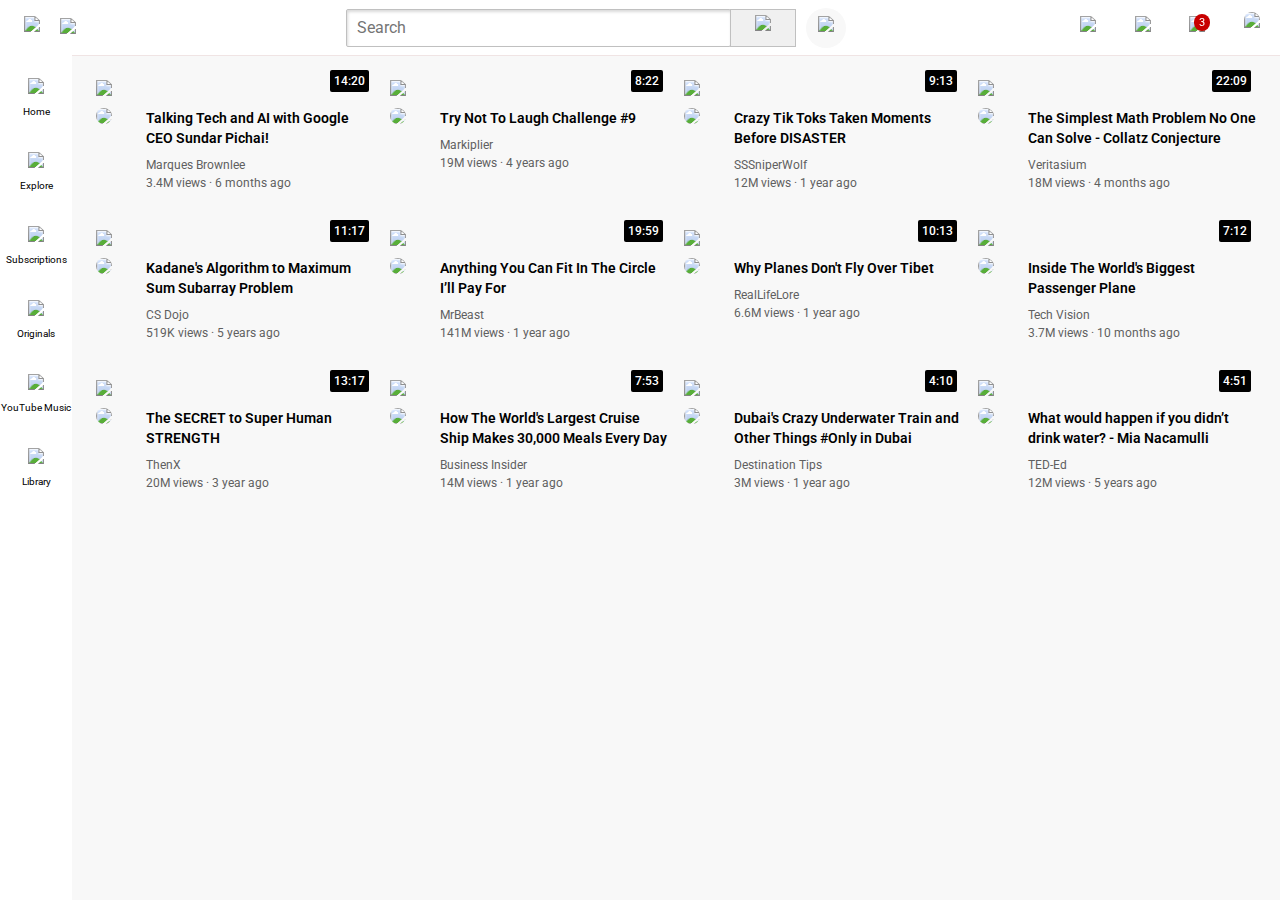
==== index.html @ 75213cb9 "Update and rename youtube.html to index.html" ====
<!DOCTYPE html>
<html>
    <head>
<title>youtube.com clone</title>
<link rel="preconnect" href="https://fonts.googleapis.com">
    <link rel="preconnect" href="https://fonts.gstatic.com" crossorigin>
    <link href="https://fonts.googleapis.com/css2?family=Roboto:wght@400;500;700&display=swap" rel="stylesheet">
<link rel="stylesheet" href="youtube.css">
<link rel="stylesheet" href="header.css">
<link rel="stylesheet" href="general.css">
<link rel="stylesheet" href="sidebar.css">

    </head>
    <body>
      <div class="header">
         <div class="left-section">
            <img class="hamburger-menu" src="icons/hamburger-menu.svg">
            <img class="youtube-logo" src="icons/youtube-logo.svg">
         </div>
         <div class="middle-section">
            <input class="search-bar" type="text" placeholder="Search">
            <button class="search-button">
               <img class="search-icon" src="icons/search.svg">
               <div class="tooltip">Search</div>
            </button>
            <button class="voice-search-button" >
               <img class="voice-search-icon" src="icons/voice-search-icon.svg">
               <div class="tooltip">Search with your voice</div>
            </button>
         </div>
         <div class="right-section">
            <div class="upload-icon-container">
               <img class="upload-icon" src="icons/upload.svg">
               <div class="tooltip">Create</div>
            </div>
         <div class="youtube-apps-icon-container">
            <img class="youtube-apps-icon" src="icons/youtube-apps.svg">
            <div class="tooltip">YouTube apps</div>
         </div>
          
          <div class="notifications-icon-container">
            <img class="notifications-icon" src="icons/notifications.svg">
            <div class="tooltip">notifications</div>
            <div class="notifications-count">3</div>
          </div>
          
          <img class="current-user-picture" src="icons/anu.jpg">
         </div>
        
      </div>
      
      <div class="sidebar">
         <div class="sidebar-link">
            <img src="icons/home.svg">
            <div>
               Home
            </div>
         </div>
         <div class="sidebar-link">
            <img src="icons/explore.svg">
            <div>
               Explore
            </div>
         </div>
         <div class="sidebar-link">
            <img src="icons/subscriptions.svg">
            <div>
               Subscriptions
            </div>
         </div>
         <div class="sidebar-link">
            <img src="icons/originals.svg">
            <div>Originals</div>
         </div>
         <div class="sidebar-link">
<img src="icons/youtube-music.svg">
<div>
   YouTube Music
</div>
         </div>
         <div class="sidebar-link">
         <img src="icons/library.svg">
         <div>
            Library
         </div>
         </div>
      </div>
        <main>
        <section class="video-grid">
         <div class="video-preview">
            <div class="thumbnail-row" id="test" onclick="location.href='https://youtu.be/n2RNcPRtAiY?si=iMT9r6qDpKIXitZP';" style="cursor: pointer;">
             <img class="thumbnail" src="thumbnails/thumbnail-1.webp">
             <div class="video-time">14:20</div>
            </div>
            <div class="video-info-grid">
             <div class="channel-picture" id="test" onclick="location.href='https://www.youtube.com/c/mkbhd';" style="cursor: pointer;">
             <img class="profile-picture" src="channel-pictures/channel-1.jpeg">
             </div>
          <div class="video-info">
            
             <p class="video-title" id="test" onclick="location.href='https://youtu.be/n2RNcPRtAiY?si=iMT9r6qDpKIXitZP';" style="cursor: pointer;"> 
                Talking Tech and AI with Google CEO Sundar Pichai!
             </p>
          
             <p class="video-author" id="test" onclick="location.href='https://www.youtube.com/c/mkbhd';" style="cursor: pointer;" style="cursor: pointer;" >
                Marques Brownlee
             </p>
         
             <p class="video-stats">
                3.4M views &#183; 6 months ago
             </p>
          </div>
          </div>
            </div>
            
      
    
            <div class="video-preview">
             <div class="thumbnail-row" id="test" onclick="location.href='https://youtu.be/mP0RAo9SKZk?si=9YY9VHXeEIhyY1IT';" style="cursor: pointer;">
              <img class="thumbnail" src="thumbnails/thumbnail-2.webp">
              <div class="video-time">8:22</div>
             </div>
             <div class="video-info-grid">
              <div class="channel-picture" id="test" onclick="location.href='https://www.youtube.com/c/markiplier';" style="cursor: pointer;">
              <img class="profile-picture" src="channel-pictures/channel-2.jpeg">
           </div>
           <div class="video-info">
                <p class="video-title" id="test" onclick="location.href='https://youtu.be/mP0RAo9SKZk?si=9YY9VHXeEIhyY1IT';" style="cursor: pointer;">
                   Try Not To Laugh Challenge #9
                </p>
           
             <p class="video-author" id="test" onclick="location.href='https://www.youtube.com/c/markiplier';" style="cursor: pointer;">
                Markiplier
             </p>
           
              <p class="video-stats">
                19M views · 4 years ago
             </p>
          
           </div>
             </div>
           </div>
          
    
           <div class="video-preview">
             <div class="thumbnail-row" id="test" onclick="location.href='https://www.youtube.com/watch?v=FgjPQQeTh1w';" style="cursor: pointer;">
              <img class="thumbnail" src="thumbnails/thumbnail-3.webp">
              <div class="video-time">9:13</div>
            </div>
             <div class="video-info-grid">
              <div class="channel-picture" id="test" onclick="location.href='https://www.youtube.com/user/SSSniperWolf';" style="cursor: pointer;">
              <img class="profile-picture" src="channel-pictures/channel-3.jpeg">
              </div>
           <div class="video-info">
              <p class="video-title" id="test" onclick="location.href='https://www.youtube.com/watch?v=FgjPQQeTh1w';" style="cursor: pointer;"> 
                 
Crazy Tik Toks Taken Moments Before DISASTER
              </p>
           
              <p class="video-author" id="test" onclick="location.href='https://www.youtube.com/user/SSSniperWolf';" style="cursor: pointer;">
               SSSniperWolf
              </p>
          
              <p class="video-stats">
               12M views · 1 year ago
              </p>
           </div>
           </div>
             </div>
          
       
     
             <div class="video-preview">
              <div class="thumbnail-row" id="test" onclick="location.href='https://youtu.be/094y1Z2wpJg?si=fwXgRbYUEjLrFXD8';" style="cursor: pointer;">
               <img class="thumbnail" src="thumbnails/thumbnail-4.webp">
               <div class="video-time">22:09</div>
              </div>
              <div class="video-info-grid">
               <div class="channel-picture" id="test" onclick="location.href='https://www.youtube.com/c/veritasium';" style="cursor: pointer;">
               <img class="profile-picture" src="channel-pictures/channel-4.jpeg">
            </div>
            <div class="video-info">
                 <p class="video-title" id="test" onclick="location.href='https://youtu.be/094y1Z2wpJg?si=fwXgRbYUEjLrFXD8';" style="cursor: pointer;">
                    
The Simplest Math Problem No One Can Solve - Collatz Conjecture
                 </p>
            
              <p class="video-author" id="test" onclick="location.href='https://www.youtube.com/c/veritasium';" style="cursor: pointer;">
               Veritasium
              </p>
            
               <p class="video-stats">
                  18M views · 4 months ago
              </p>
           
            </div>
              </div>
            </div>
          
             
    
            <div class="video-preview">
             <div class="thumbnail-row" id="test" onclick="location.href='https://www.youtube.com/watch?v=86CQq3pKSUw';" style="cursor: pointer;">
              <img class="thumbnail" src="thumbnails/thumbnail-5.webp">
              <div class="video-time">11:17</div>
             </div>
             <div class="video-info-grid">
              <div class="channel-picture" id="test" onclick="location.href='https://www.youtube.com/c/CSDojo';" style="cursor: pointer;">
              <img class="profile-picture" src="channel-pictures/channel-5.jpeg">
              </div>
           <div class="video-info">
              <p class="video-title" id="test" onclick="location.href='https://www.youtube.com/watch?v=86CQq3pKSUw';" style="cursor: pointer;"> 
                 
Kadane's Algorithm to Maximum Sum Subarray Problem
              </p>
           
              <p class="video-author" id="test" onclick="location.href='https://www.youtube.com/c/CSDojo';" style="cursor: pointer;">
               CS Dojo
              </p>
          
              <p class="video-stats">
               519K views · 5 years ago
              </p>
           </div>
           </div>
             </div>
          
       
     
             <div class="video-preview">
              <div class="thumbnail-row" id="test" onclick="location.href='https://www.youtube.com/watch?v=yXWw0_UfSFg';" style="cursor: pointer;">
               <img class="thumbnail" src="thumbnails/thumbnail-6.webp">
               <div class="video-time">19:59</div>
              </div>
              <div class="video-info-grid">
               <div class="channel-picture" id="test" onclick="location.href='https://www.youtube.com/channel/UCX6OQ3DkcsbYNE6H8uQQuVA';" style="cursor: pointer;">
               <img class="profile-picture" src="channel-pictures/channel-6.jpeg">
            </div>
            <div class="video-info">
                 <p class="video-title" id="test" onclick="location.href='https://www.youtube.com/watch?v=yXWw0_UfSFg';" style="cursor: pointer;">
                    
Anything You Can Fit In The Circle I’ll Pay For
                 </p>
            
              <p class="video-author" id="test" onclick="location.href='https://www.youtube.com/channel/UCX6OQ3DkcsbYNE6H8uQQuVA';" style="cursor: pointer;">
               MrBeast
              </p>
            
               <p class="video-stats">
                  141M views · 1 year ago
              </p>
           
            </div>
              </div>
            </div>

            <div class="video-preview">
               <div class="thumbnail-row" id="test" onclick="location.href='https://www.youtube.com/watch?v=fNVa1qMbF9Y';" style="cursor: pointer;">
                <img class="thumbnail" src="thumbnails/thumbnail-7.webp">
                <div class="video-time">10:13</div>
               </div>
               <div class="video-info-grid">
                <div class="channel-picture" id="test" onclick="location.href='https://www.youtube.com/channel/UCP5tjEmvPItGyLhmjdwP7Ww';" style="cursor: pointer;">
                <img class="profile-picture" src="channel-pictures/channel-7.jpeg">
                </div>
             <div class="video-info">
                <p class="video-title" id="test" onclick="location.href='https://www.youtube.com/watch?v=fNVa1qMbF9Y';" style="cursor: pointer;"> 
                   
Why Planes Don't Fly Over Tibet
                </p>
             
                <p class="video-author" id="test" onclick="location.href='https://www.youtube.com/channel/UCP5tjEmvPItGyLhmjdwP7Ww';" style="cursor: pointer;">
                  RealLifeLore
                </p>
            
                <p class="video-stats">
                  6.6M views · 1 year ago
                </p>
             </div>
             </div>
               </div>
               
         
       
               <div class="video-preview">
                <div class="thumbnail-row" id="test" onclick="location.href='https://www.youtube.com/watch?v=lFm4EM1juls';" style="cursor: pointer;">
                 <img class="thumbnail" src="thumbnails/thumbnail-8.webp">
                 <div class="video-time">7:12</div>
                </div>
                <div class="video-info-grid">
                 <div class="channel-picture" id="test" onclick="location.href='https://www.youtube.com/channel/UCHAK6CyegY22Zj2GWrcaIxg';" style="cursor: pointer;">
                 <img class="profile-picture" src="channel-pictures/channel-8.jpeg">
              </div>
              <div class="video-info">
                   <p class="video-title" id="test" onclick="location.href='https://www.youtube.com/watch?v=lFm4EM1juls';" style="cursor: pointer;">
                      
Inside The World's Biggest Passenger Plane
                   </p>
              
                <p class="video-author" id="test" onclick="location.href='https://www.youtube.com/channel/UCHAK6CyegY22Zj2GWrcaIxg';" style="cursor: pointer;">
                  Tech Vision
                </p>
              
                 <p class="video-stats">
                  3.7M views · 10 months ago
                </p>
             
              </div>
                </div>
              </div>
             
       
              <div class="video-preview">
                <div class="thumbnail-row" id="test" onclick="location.href='https://www.youtube.com/watch?v=ixmxOlcrlUc';" style="cursor: pointer;">
                 <img class="thumbnail" src="thumbnails/thumbnail-9.webp">
                 <div class="video-time">13:17</div>
                </div>
                <div class="video-info-grid">
                 <div class="channel-picture" id="test" onclick="location.href='https://www.youtube.com/c/OFFICIALTHENXSTUDIOS';" style="cursor: pointer;">
                 <img class="profile-picture" src="channel-pictures/channel-9.jpeg">
                 </div>
              <div class="video-info">
                 <p class="video-title" id="test" onclick="location.href='https://www.youtube.com/watch?v=ixmxOlcrlUc';" style="cursor: pointer;"> 
                    
The SECRET to Super Human STRENGTH
                 </p>
              
                 <p class="video-author" id="test" onclick="location.href='https://www.youtube.com/c/OFFICIALTHENXSTUDIOS';" style="cursor: pointer;">
                  ThenX
                 </p>
             
                 <p class="video-stats">
                  20M views · 3 year ago
                 </p>
              </div>
              </div>
                </div>
             
          
        
                <div class="video-preview">
                 <div class="thumbnail-row" id="test" onclick="location.href='https://www.youtube.com/watch?v=R2vXbFp5C9o';" style="cursor: pointer;">
                  <img class="thumbnail" src="thumbnails/thumbnail-10.webp">
                  <div class="video-time">7:53</div>
                 </div>
                 <div class="video-info-grid">
                  <div class="channel-picture" id="test" onclick="location.href='https://www.youtube.com/user/businessinsider';" style="cursor: pointer;">
                  <img class="profile-picture" src="channel-pictures/channel-10.jpeg">
               </div>
               <div class="video-info">
                    <p class="video-title" id="test" onclick="location.href='https://www.youtube.com/watch?v=R2vXbFp5C9o';" style="cursor: pointer;">
                       
How The World's Largest Cruise Ship Makes 30,000 Meals Every Day
                    </p>
               
                 <p class="video-author" id="test" onclick="location.href='https://www.youtube.com/user/businessinsider';" style="cursor: pointer;">
                  Business Insider
                 </p>
               
                  <p class="video-stats">
                     14M views · 1 year ago
                 </p>
              
               </div>
                 </div>
               </div>
             
                
       
               <div class="video-preview">
                <div class="thumbnail-row" id="test" onclick="location.href='https://www.youtube.com/watch?v=0nZuYyXET3s';" style="cursor: pointer;">
                 <img class="thumbnail" src="thumbnails/thumbnail-11.webp">
                 <div class="video-time">4:10</div>
                </div>
                <div class="video-info-grid">
                 <div class="channel-picture" id="test" onclick="location.href='https://www.youtube.com/c/Destinationtips';" style="cursor: pointer;">
                 <img class="profile-picture" src="channel-pictures/channel-11.jpeg">
                 </div>
              <div class="video-info">
                 <p class="video-title" id="test" onclick="location.href='https://www.youtube.com/watch?v=0nZuYyXET3s';" style="cursor: pointer;"> 
                    
Dubai's Crazy Underwater Train and Other Things #Only in Dubai
                 </p>
              
                 <p class="video-author" id="test" onclick="location.href='https://www.youtube.com/c/Destinationtips';" style="cursor: pointer;">
                  Destination Tips
                 </p>
             
                 <p class="video-stats">
                  3M views · 1 year ago
                 </p>
              </div>
              </div>
                </div>
             
          
        
                <div class="video-preview">
                 <div class="thumbnail-row" id="test" onclick="location.href='https://www.youtube.com/watch?v=9iMGFqMmUFs';" style="cursor: pointer;">
                  <img class="thumbnail" src="thumbnails/thumbnail-12.webp">
                  <div class="video-time">4:51</div>
                 </div>
                 <div class="video-info-grid">
                  <div class="channel-picture" id="test" onclick="location.href='https://www.youtube.com/teded';" style="cursor: pointer;">
                  <img class="profile-picture" src="channel-pictures/channel-12.jpeg">
               </div>
               <div class="video-info">
                    <p class="video-title" id="test" onclick="location.href='https://www.youtube.com/watch?v=9iMGFqMmUFs';" style="cursor: pointer;">
                       
What would happen if you didn’t drink water? - Mia Nacamulli
                    </p>
               
                 <p class="video-author" id="test" onclick="location.href='https://www.youtube.com/teded';" style="cursor: pointer;">
                  TED-Ed
                 </p>
               
                  <p class="video-stats">
                     12M views · 5 years ago
                 </p>
              
               </div>
                 </div>
               </div>

      
     
      </section>
        
        </main>
    </body>
</html>
---- youtube.css ----
.thumbnail{
    width: 100%;
}
.video-info-grid{
   display: grid;
    grid-template-columns: 50px 1fr;
}

.video-title{
    margin-top:0px;
    font-size: 14px;
    font-weight: 600;
    line-height: 20px;
    margin-bottom: 10px;
    font-size: Roboto,Arial;
}

.video-author,
.video-stats{ 
  font-size: 12px;
  color: rgb(96, 96, 96) ;
}
.video-author{
    margin-bottom: 4px;
}
.profile-picture{
    width: 36px;
    border-radius: 50px;
}
.thumbnail-row{
    margin-bottom: 8px;
    position: relative;
}
.video-grid{
    font-size: Roboto,Arial;
    display: grid;
    grid-template-columns: 1fr 1fr 1fr;
    column-gap: 16px;
    row-gap: 40px;
}

@media (max-width:750px){
    .video-grid{
        grid-template-columns: 1fr 1fr;
    }
}

@media(min-width:1000px){
    .video-grid{
        grid-template-columns: 1fr 1fr 1fr 1fr;
    }
}

@media (min-width:751px) and (max-width:999px){
    .video-grid{
        grid-template-columns: 1fr 1fr 1fr;
    }
}


.video-time{
    font-size: Roboto,Arial;
    font-size: 12px;
    font-weight: 500;
    padding:4px;
    background-color: black;
    color: white;
    position: absolute;
    bottom: 8px;
    right: 5px;
    border-radius: 2px;
}
---- header.css ----
.header{
    height: 55px;
    display: flex;
    flex-direction: row;
    justify-content: space-between;
    position: fixed;
    top: 0px;
    left: 0px;
    right: 0px;
    background-color: white;
    border-bottom-style: solid;
    border-bottom-width:1px ;
    border-bottom-color:rgb(240, 228, 228) ;
    z-index: 100;
}

.left-section{
    display: flex;
    align-items: center;
}

.hamburger-menu{
   height: 24px;
   margin-left: 24px;
   margin-right:20px ;
   cursor: pointer; 
}


.youtube-logo{
    height: 20px;
    cursor: pointer;
}

.middle-section{
  flex:1;
  margin-left: 70px;
  margin-right: 35px;
  max-width: 500px;
  display: flex;
  align-items: center;
}

.search-bar{
    flex: 1;
    height: 34px;
    padding-left: 10px;
    font-size: 16px;
    border-width: 1px;
    border-style: solid;
    border-color: rgb(192, 192, 192);
    border-radius: 2px;
    box-shadow: inset 1px 2px 3px 
    rgba(0, 0,0,0.15);
    width: 0px;

}
.search-bar::placeholder{
    font-family: Roboto,Arial;
    font-size: 16px;
}

.search-button{
    height: 38px;
    width: 66px;
    background-color: rgb(240, 240, 240);
    border-width: 1px;
    border-style: solid;
    border-color:rgb(192, 192, 192);
    margin-left: -1px;
    margin-right: 10px;
    position: relative;
    cursor: pointer;
}

.search-button, .voice-search-button, .upload-icon-container,
.youtube-apps-icon-container,.notifications-icon-container{
    display: flex;
    justify-content: center;
    align-items: center;
    position: relative;
}


.search-button .tooltip,
.voice-search-button .tooltip,
.upload-icon-container .tooltip,
.youtube-apps-icon-container .tooltip,
.notifications-icon-container .tooltip{
    font-family: Roboto,Arial;
 position: absolute;
 background-color: gray;
 color: white;
 padding-top: 4px;
 padding-bottom:4px;
 padding-left:8px ;
 padding-right:8px;
 border-radius: 2px;
 font-size:12px ;
 bottom: -30px;
 opacity: 0;
 transition: opacity 0.15s;
 pointer-events: none;
 white-space: nowrap;
}
.search-button:hover .tooltip,
.voice-search-button:hover .tooltip,
.upload-icon-container:hover .tooltip,
.youtube-apps-icon-container:hover .tooltip,
.notifications-icon-container:hover .tooltip{
    opacity: 1;
}

.search-icon{
 height: 25px;
}
.voice-search-button{
    height: 40px;
    width: 40px;
    border-radius: 20px;
    border:none;
    background-color: rgb(248, 248, 248);
    cursor: pointer;
}
.voice-search-icon{
    height: 24px;   
}

.right-section{
    display: flex;
  align-items: center;
    width: 180px;
    justify-content: space-between;
    margin-right: 20px;
    flex-shrink: 0;
}
.upload-icon{
    height: 24px;
    cursor: pointer;
}
.youtube-apps-icon{
    height: 24px;
    cursor: pointer;
}
.notifications-icon{
    height: 24px;
    cursor: pointer;
}

.notifications-icon-container{
    position: relative;
}
.notifications-count{
    position:absolute ;
    top: -2px;
    right: -5px;
    background-color: rgb(200, 0, 0);
    color: white;
    font-family: Roboto,Arial;
    font-size: 11px;
    padding-left: 5px;
    padding-right: 5px;
    padding-top: 2px;
    padding-bottom: 2px;
    border-radius: 10px;
}

.current-user-picture{
    height: 32px;
    border-radius: 50px;
    cursor: pointer;
}
---- general.css ----
p{ 
  font-family: Roboto,Arial;
    margin-top:  0;
    margin-bottom: 0;
  }
  body{
    margin: 0;
    padding-top: 80px;
    padding-left: 96px;
    padding-right: 24px;
    background-color: rgb(248, 248, 248);
    font-family: Roboto,Arial;
  }
---- sidebar.css ----
.sidebar{
    position: fixed;
    left: 0;
    bottom: 0;
    top: 55px;
    background-color: white;
    width: 72px;
    z-index: 200;
    padding-top: 5px;
}
.sidebar-link{
    height: 74px;
    display: flex;
    justify-content: center;
    align-items: center;
    flex-direction: column;
    cursor: pointer;
}
.sidebar-link:hover{
   background-color: rgb(235, 235, 235); 
}
.sidebar-link img{
    height: 24px;
    margin-bottom: 4px;
}
.sidebar-link div{
    font-family: Roboto,Arial;
    font-size: 10px;
}
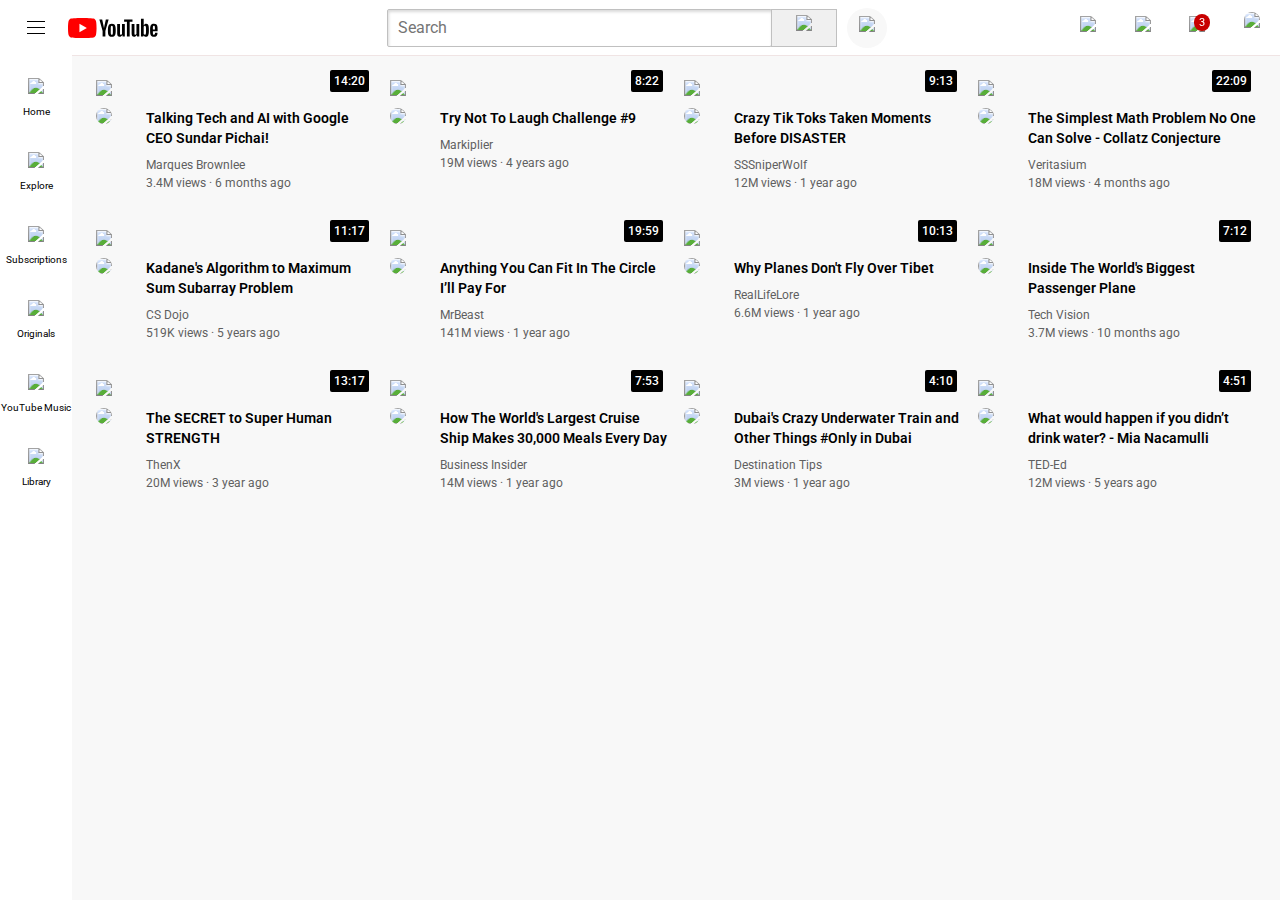
==== commit 3cacad94: "Update index.html" ====
--- a/index.html
+++ b/index.html
@@ -14,8 +14,8 @@
     <body>
       <div class="header">
          <div class="left-section">
-            <img class="hamburger-menu" src="icons/hamburger-menu.svg">
-            <img class="youtube-logo" src="icons/youtube-logo.svg">
+            <img class="hamburger-menu" src="hamburger-menu.svg">
+            <img class="youtube-logo" src="youtube-logo.svg">
          </div>
          <div class="middle-section">
             <input class="search-bar" type="text" placeholder="Search">
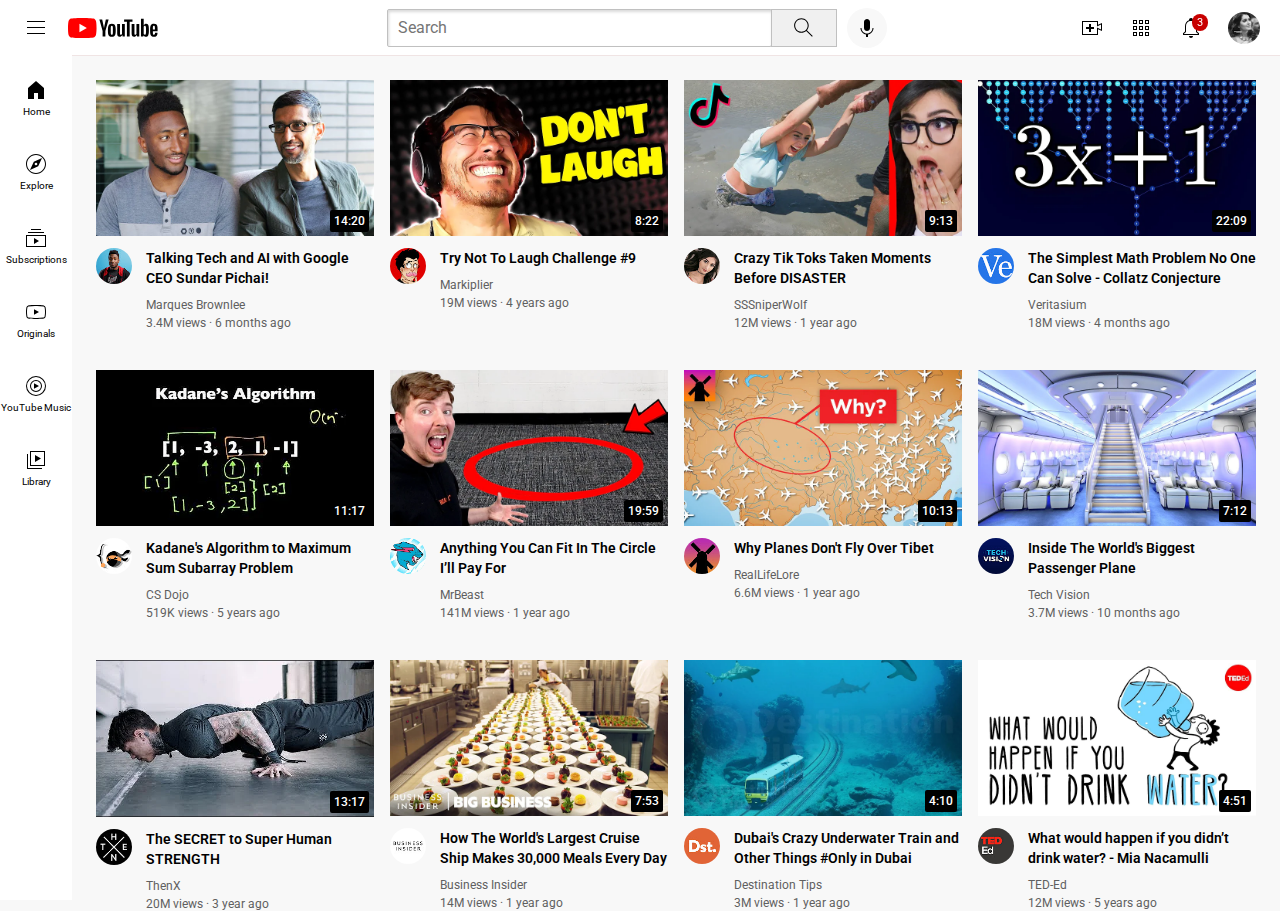
==== commit bdc06014: "Update index.html for image paths" ====
--- a/index.html
+++ b/index.html
@@ -14,72 +14,72 @@
     <body>
       <div class="header">
          <div class="left-section">
-            <img class="hamburger-menu" src="hamburger-menu.svg">
-            <img class="youtube-logo" src="youtube-logo.svg">
+            <img class="hamburger-menu" src="./hamburger-menu.svg">
+            <img class="youtube-logo" src="./youtube-logo.svg">
          </div>
          <div class="middle-section">
             <input class="search-bar" type="text" placeholder="Search">
             <button class="search-button">
-               <img class="search-icon" src="icons/search.svg">
+               <img class="search-icon" src="search.svg">
                <div class="tooltip">Search</div>
             </button>
             <button class="voice-search-button" >
-               <img class="voice-search-icon" src="icons/voice-search-icon.svg">
+               <img class="voice-search-icon" src="voice-search-icon.svg">
                <div class="tooltip">Search with your voice</div>
             </button>
          </div>
          <div class="right-section">
             <div class="upload-icon-container">
-               <img class="upload-icon" src="icons/upload.svg">
+               <img class="upload-icon" src="upload.svg">
                <div class="tooltip">Create</div>
             </div>
          <div class="youtube-apps-icon-container">
-            <img class="youtube-apps-icon" src="icons/youtube-apps.svg">
+            <img class="youtube-apps-icon" src="youtube-apps.svg">
             <div class="tooltip">YouTube apps</div>
          </div>
           
           <div class="notifications-icon-container">
-            <img class="notifications-icon" src="icons/notifications.svg">
+            <img class="notifications-icon" src="notifications.svg">
             <div class="tooltip">notifications</div>
             <div class="notifications-count">3</div>
           </div>
           
-          <img class="current-user-picture" src="icons/anu.jpg">
+          <img class="current-user-picture" src="anu.jpg">
          </div>
         
       </div>
       
       <div class="sidebar">
          <div class="sidebar-link">
-            <img src="icons/home.svg">
+            <img src="home.svg">
             <div>
                Home
             </div>
          </div>
          <div class="sidebar-link">
-            <img src="icons/explore.svg">
+            <img src="explore.svg">
             <div>
                Explore
             </div>
          </div>
          <div class="sidebar-link">
-            <img src="icons/subscriptions.svg">
+            <img src="subscriptions.svg">
             <div>
                Subscriptions
             </div>
          </div>
          <div class="sidebar-link">
-            <img src="icons/originals.svg">
+            <img src="originals.svg">
             <div>Originals</div>
          </div>
          <div class="sidebar-link">
-<img src="icons/youtube-music.svg">
+<img src="youtube-music.svg">
 <div>
    YouTube Music
 </div>
          </div>
          <div class="sidebar-link">
-         <img src="icons/library.svg">
+         <img src="library.svg">
          <div>
             Library
          </div>
@@ -89,12 +89,12 @@
         <section class="video-grid">
          <div class="video-preview">
             <div class="thumbnail-row" id="test" onclick="location.href='https://youtu.be/n2RNcPRtAiY?si=iMT9r6qDpKIXitZP';" style="cursor: pointer;">
-             <img class="thumbnail" src="thumbnails/thumbnail-1.webp">
+             <img class="thumbnail" src="thumbnail-1.webp">
              <div class="video-time">14:20</div>
             </div>
             <div class="video-info-grid">
              <div class="channel-picture" id="test" onclick="location.href='https://www.youtube.com/c/mkbhd';" style="cursor: pointer;">
-             <img class="profile-picture" src="channel-pictures/channel-1.jpeg">
+             <img class="profile-picture" src="channel-1.jpeg">
              </div>
           <div class="video-info">
             
@@ -117,12 +117,12 @@
     
             <div class="video-preview">
              <div class="thumbnail-row" id="test" onclick="location.href='https://youtu.be/mP0RAo9SKZk?si=9YY9VHXeEIhyY1IT';" style="cursor: pointer;">
-              <img class="thumbnail" src="thumbnails/thumbnail-2.webp">
+              <img class="thumbnail" src="thumbnail-2.webp">
               <div class="video-time">8:22</div>
              </div>
              <div class="video-info-grid">
               <div class="channel-picture" id="test" onclick="location.href='https://www.youtube.com/c/markiplier';" style="cursor: pointer;">
-              <img class="profile-picture" src="channel-pictures/channel-2.jpeg">
+              <img class="profile-picture" src="channel-2.jpeg">
            </div>
            <div class="video-info">
                 <p class="video-title" id="test" onclick="location.href='https://youtu.be/mP0RAo9SKZk?si=9YY9VHXeEIhyY1IT';" style="cursor: pointer;">
@@ -144,12 +144,12 @@
     
            <div class="video-preview">
              <div class="thumbnail-row" id="test" onclick="location.href='https://www.youtube.com/watch?v=FgjPQQeTh1w';" style="cursor: pointer;">
-              <img class="thumbnail" src="thumbnails/thumbnail-3.webp">
+              <img class="thumbnail" src="thumbnail-3.webp">
               <div class="video-time">9:13</div>
             </div>
              <div class="video-info-grid">
               <div class="channel-picture" id="test" onclick="location.href='https://www.youtube.com/user/SSSniperWolf';" style="cursor: pointer;">
-              <img class="profile-picture" src="channel-pictures/channel-3.jpeg">
+              <img class="profile-picture" src="channel-3.jpeg">
               </div>
            <div class="video-info">
               <p class="video-title" id="test" onclick="location.href='https://www.youtube.com/watch?v=FgjPQQeTh1w';" style="cursor: pointer;"> 
@@ -172,12 +172,12 @@
      
              <div class="video-preview">
               <div class="thumbnail-row" id="test" onclick="location.href='https://youtu.be/094y1Z2wpJg?si=fwXgRbYUEjLrFXD8';" style="cursor: pointer;">
-               <img class="thumbnail" src="thumbnails/thumbnail-4.webp">
+               <img class="thumbnail" src="thumbnail-4.webp">
                <div class="video-time">22:09</div>
               </div>
               <div class="video-info-grid">
                <div class="channel-picture" id="test" onclick="location.href='https://www.youtube.com/c/veritasium';" style="cursor: pointer;">
-               <img class="profile-picture" src="channel-pictures/channel-4.jpeg">
+               <img class="profile-picture" src="channel-4.jpeg">
             </div>
             <div class="video-info">
                  <p class="video-title" id="test" onclick="location.href='https://youtu.be/094y1Z2wpJg?si=fwXgRbYUEjLrFXD8';" style="cursor: pointer;">
@@ -201,12 +201,12 @@
     
             <div class="video-preview">
              <div class="thumbnail-row" id="test" onclick="location.href='https://www.youtube.com/watch?v=86CQq3pKSUw';" style="cursor: pointer;">
-              <img class="thumbnail" src="thumbnails/thumbnail-5.webp">
+              <img class="thumbnail" src="thumbnail-5.webp">
               <div class="video-time">11:17</div>
              </div>
              <div class="video-info-grid">
               <div class="channel-picture" id="test" onclick="location.href='https://www.youtube.com/c/CSDojo';" style="cursor: pointer;">
-              <img class="profile-picture" src="channel-pictures/channel-5.jpeg">
+              <img class="profile-picture" src="channel-5.jpeg">
               </div>
            <div class="video-info">
               <p class="video-title" id="test" onclick="location.href='https://www.youtube.com/watch?v=86CQq3pKSUw';" style="cursor: pointer;"> 
@@ -229,12 +229,12 @@
      
              <div class="video-preview">
               <div class="thumbnail-row" id="test" onclick="location.href='https://www.youtube.com/watch?v=yXWw0_UfSFg';" style="cursor: pointer;">
-               <img class="thumbnail" src="thumbnails/thumbnail-6.webp">
+               <img class="thumbnail" src="thumbnail-6.webp">
                <div class="video-time">19:59</div>
               </div>
               <div class="video-info-grid">
                <div class="channel-picture" id="test" onclick="location.href='https://www.youtube.com/channel/UCX6OQ3DkcsbYNE6H8uQQuVA';" style="cursor: pointer;">
-               <img class="profile-picture" src="channel-pictures/channel-6.jpeg">
+               <img class="profile-picture" src="channel-6.jpeg">
             </div>
             <div class="video-info">
                  <p class="video-title" id="test" onclick="location.href='https://www.youtube.com/watch?v=yXWw0_UfSFg';" style="cursor: pointer;">
@@ -256,12 +256,12 @@
 
             <div class="video-preview">
                <div class="thumbnail-row" id="test" onclick="location.href='https://www.youtube.com/watch?v=fNVa1qMbF9Y';" style="cursor: pointer;">
-                <img class="thumbnail" src="thumbnails/thumbnail-7.webp">
+                <img class="thumbnail" src="thumbnail-7.webp">
                 <div class="video-time">10:13</div>
                </div>
                <div class="video-info-grid">
                 <div class="channel-picture" id="test" onclick="location.href='https://www.youtube.com/channel/UCP5tjEmvPItGyLhmjdwP7Ww';" style="cursor: pointer;">
-                <img class="profile-picture" src="channel-pictures/channel-7.jpeg">
+                <img class="profile-picture" src="channel-7.jpeg">
                 </div>
              <div class="video-info">
                 <p class="video-title" id="test" onclick="location.href='https://www.youtube.com/watch?v=fNVa1qMbF9Y';" style="cursor: pointer;"> 
@@ -284,12 +284,12 @@
        
                <div class="video-preview">
                 <div class="thumbnail-row" id="test" onclick="location.href='https://www.youtube.com/watch?v=lFm4EM1juls';" style="cursor: pointer;">
-                 <img class="thumbnail" src="thumbnails/thumbnail-8.webp">
+                 <img class="thumbnail" src="thumbnail-8.webp">
                  <div class="video-time">7:12</div>
                 </div>
                 <div class="video-info-grid">
                  <div class="channel-picture" id="test" onclick="location.href='https://www.youtube.com/channel/UCHAK6CyegY22Zj2GWrcaIxg';" style="cursor: pointer;">
-                 <img class="profile-picture" src="channel-pictures/channel-8.jpeg">
+                 <img class="profile-picture" src="channel-8.jpeg">
               </div>
               <div class="video-info">
                    <p class="video-title" id="test" onclick="location.href='https://www.youtube.com/watch?v=lFm4EM1juls';" style="cursor: pointer;">
@@ -312,12 +312,12 @@
        
               <div class="video-preview">
                 <div class="thumbnail-row" id="test" onclick="location.href='https://www.youtube.com/watch?v=ixmxOlcrlUc';" style="cursor: pointer;">
-                 <img class="thumbnail" src="thumbnails/thumbnail-9.webp">
+                 <img class="thumbnail" src="thumbnail-9.webp">
                  <div class="video-time">13:17</div>
                 </div>
                 <div class="video-info-grid">
                  <div class="channel-picture" id="test" onclick="location.href='https://www.youtube.com/c/OFFICIALTHENXSTUDIOS';" style="cursor: pointer;">
-                 <img class="profile-picture" src="channel-pictures/channel-9.jpeg">
+                 <img class="profile-picture" src="channel-9.jpeg">
                  </div>
               <div class="video-info">
                  <p class="video-title" id="test" onclick="location.href='https://www.youtube.com/watch?v=ixmxOlcrlUc';" style="cursor: pointer;"> 
@@ -340,12 +340,12 @@
         
                 <div class="video-preview">
                  <div class="thumbnail-row" id="test" onclick="location.href='https://www.youtube.com/watch?v=R2vXbFp5C9o';" style="cursor: pointer;">
-                  <img class="thumbnail" src="thumbnails/thumbnail-10.webp">
+                  <img class="thumbnail" src="thumbnail-10.webp">
                   <div class="video-time">7:53</div>
                  </div>
                  <div class="video-info-grid">
                   <div class="channel-picture" id="test" onclick="location.href='https://www.youtube.com/user/businessinsider';" style="cursor: pointer;">
-                  <img class="profile-picture" src="channel-pictures/channel-10.jpeg">
+                  <img class="profile-picture" src="channel-10.jpeg">
                </div>
                <div class="video-info">
                     <p class="video-title" id="test" onclick="location.href='https://www.youtube.com/watch?v=R2vXbFp5C9o';" style="cursor: pointer;">
@@ -369,12 +369,12 @@
        
                <div class="video-preview">
                 <div class="thumbnail-row" id="test" onclick="location.href='https://www.youtube.com/watch?v=0nZuYyXET3s';" style="cursor: pointer;">
-                 <img class="thumbnail" src="thumbnails/thumbnail-11.webp">
+                 <img class="thumbnail" src="thumbnail-11.webp">
                  <div class="video-time">4:10</div>
                 </div>
                 <div class="video-info-grid">
                  <div class="channel-picture" id="test" onclick="location.href='https://www.youtube.com/c/Destinationtips';" style="cursor: pointer;">
-                 <img class="profile-picture" src="channel-pictures/channel-11.jpeg">
+                 <img class="profile-picture" src="channel-11.jpeg">
                  </div>
               <div class="video-info">
                  <p class="video-title" id="test" onclick="location.href='https://www.youtube.com/watch?v=0nZuYyXET3s';" style="cursor: pointer;"> 
@@ -397,12 +397,12 @@
         
                 <div class="video-preview">
                  <div class="thumbnail-row" id="test" onclick="location.href='https://www.youtube.com/watch?v=9iMGFqMmUFs';" style="cursor: pointer;">
-                  <img class="thumbnail" src="thumbnails/thumbnail-12.webp">
+                  <img class="thumbnail" src="thumbnail-12.webp">
                   <div class="video-time">4:51</div>
                  </div>
                  <div class="video-info-grid">
                   <div class="channel-picture" id="test" onclick="location.href='https://www.youtube.com/teded';" style="cursor: pointer;">
-                  <img class="profile-picture" src="channel-pictures/channel-12.jpeg">
+                  <img class="profile-picture" src="channel-12.jpeg">
                </div>
                <div class="video-info">
                     <p class="video-title" id="test" onclick="location.href='https://www.youtube.com/watch?v=9iMGFqMmUFs';" style="cursor: pointer;">
